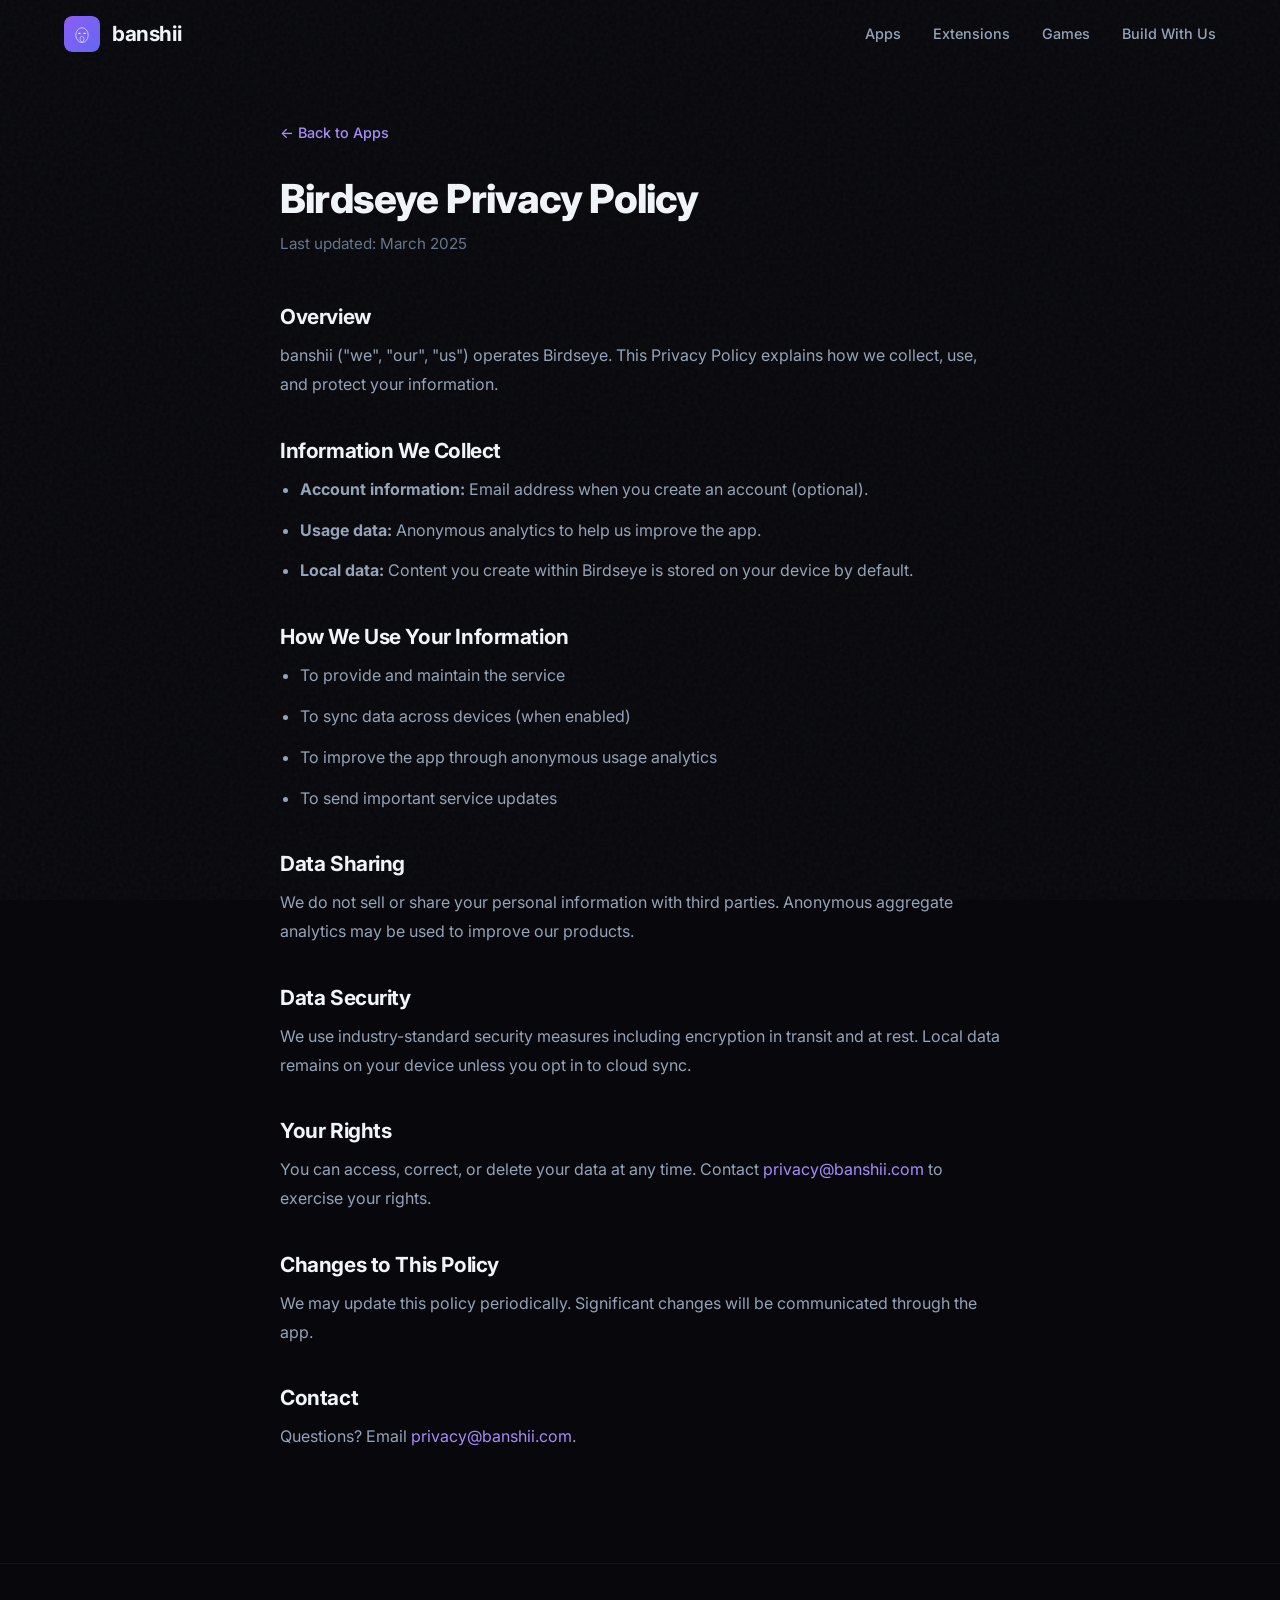
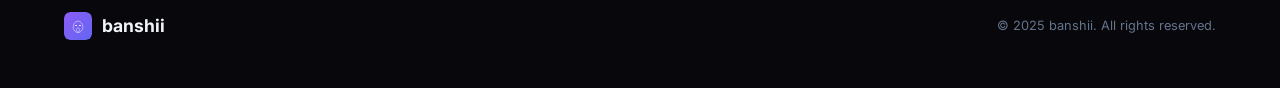
==== apps/birdseye/privacy.html @ 57c7c4c0 "Initial commit — banshii landing site Static landing site with apps (CogniFlow, Birdseye), extension" ====
<!DOCTYPE html>
<html lang="en">
<head>
  <meta charset="UTF-8">
  <meta name="viewport" content="width=device-width, initial-scale=1.0">
  <title>Birdseye — Privacy Policy | banshii</title>
  <link rel="icon" type="image/svg+xml" href="../../assets/logo.svg">
  <link rel="preconnect" href="https://fonts.googleapis.com">
  <link rel="preconnect" href="https://fonts.gstatic.com" crossorigin>
  <link href="https://fonts.googleapis.com/css2?family=Inter:wght@400;500;600;700;800&display=swap" rel="stylesheet">
  <link rel="stylesheet" href="../../css/style.css">
</head>
<body>
  <nav class="nav scrolled">
    <div class="nav-inner">
      <a href="../../" class="nav-logo">
        <svg viewBox="0 0 512 512" xmlns="http://www.w3.org/2000/svg"><defs><linearGradient id="nl" x1="0%" y1="0%" x2="100%" y2="100%"><stop offset="0%" stop-color="#8b5cf6"/><stop offset="100%" stop-color="#6366f1"/></linearGradient></defs><rect width="512" height="512" rx="112" fill="url(#nl)"/><ellipse cx="256" cy="272" rx="88" ry="105" stroke="#fff" stroke-width="10" fill="none" opacity=".85"/><ellipse cx="220" cy="248" rx="20" ry="9" fill="#fff" opacity=".95" transform="rotate(-5 220 248)"/><ellipse cx="292" cy="248" rx="20" ry="9" fill="#fff" opacity=".95" transform="rotate(5 292 248)"/><ellipse cx="256" cy="328" rx="28" ry="40" stroke="#fff" stroke-width="8" fill="none" opacity=".9"/></svg>
        banshii
      </a>
      <ul class="nav-links">
        <li><a href="../../#apps">Apps</a></li>
        <li><a href="../../#extensions">Extensions</a></li>
        <li><a href="../../#games">Games</a></li>
        <li><a href="../../#contact">Build With Us</a></li>
      </ul>
      <button class="mobile-toggle" aria-label="Toggle navigation"><span></span><span></span><span></span></button>
    </div>
  </nav>

  <section class="subpage">
    <div class="container">
      <div class="subpage-content">
        <a href="../../#apps" class="back-link">&larr; Back to Apps</a>
        <h1>Birdseye Privacy Policy</h1>
        <p class="subtitle">Last updated: March 2025</p>

        <h2>Overview</h2>
        <p>banshii ("we", "our", "us") operates Birdseye. This Privacy Policy explains how we collect, use, and protect your information.</p>

        <h2>Information We Collect</h2>
        <ul>
          <li><strong>Account information:</strong> Email address when you create an account (optional).</li>
          <li><strong>Usage data:</strong> Anonymous analytics to help us improve the app.</li>
          <li><strong>Local data:</strong> Content you create within Birdseye is stored on your device by default.</li>
        </ul>

        <h2>How We Use Your Information</h2>
        <ul>
          <li>To provide and maintain the service</li>
          <li>To sync data across devices (when enabled)</li>
          <li>To improve the app through anonymous usage analytics</li>
          <li>To send important service updates</li>
        </ul>

        <h2>Data Sharing</h2>
        <p>We do not sell or share your personal information with third parties. Anonymous aggregate analytics may be used to improve our products.</p>

        <h2>Data Security</h2>
        <p>We use industry-standard security measures including encryption in transit and at rest. Local data remains on your device unless you opt in to cloud sync.</p>

        <h2>Your Rights</h2>
        <p>You can access, correct, or delete your data at any time. Contact <a href="mailto:privacy@banshii.com">privacy@banshii.com</a> to exercise your rights.</p>

        <h2>Changes to This Policy</h2>
        <p>We may update this policy periodically. Significant changes will be communicated through the app.</p>

        <h2>Contact</h2>
        <p>Questions? Email <a href="mailto:privacy@banshii.com">privacy@banshii.com</a>.</p>
      </div>
    </div>
  </section>

  <footer class="footer">
    <div class="container">
      <div class="footer-inner">
        <a href="../../" class="footer-logo">
          <svg viewBox="0 0 512 512" xmlns="http://www.w3.org/2000/svg"><defs><linearGradient id="fl" x1="0%" y1="0%" x2="100%" y2="100%"><stop offset="0%" stop-color="#8b5cf6"/><stop offset="100%" stop-color="#6366f1"/></linearGradient></defs><rect width="512" height="512" rx="112" fill="url(#fl)"/><ellipse cx="256" cy="272" rx="88" ry="105" stroke="#fff" stroke-width="10" fill="none" opacity=".85"/><ellipse cx="220" cy="248" rx="20" ry="9" fill="#fff" opacity=".95" transform="rotate(-5 220 248)"/><ellipse cx="292" cy="248" rx="20" ry="9" fill="#fff" opacity=".95" transform="rotate(5 292 248)"/><ellipse cx="256" cy="328" rx="28" ry="40" stroke="#fff" stroke-width="8" fill="none" opacity=".9"/></svg>
          banshii
        </a>
        <div class="footer-copy">&copy; 2025 banshii. All rights reserved.</div>
      </div>
    </div>
  </footer>

  <script src="../../js/main.js"></script>
</body>
</html>
---- css/style.css ----
/* ============================================
   banshii — Global Styles
   ============================================ */

:root {
  --bg: #08080c;
  --bg-surface: #0f0f17;
  --bg-card: rgba(15, 15, 23, 0.6);
  --border: rgba(139, 92, 246, 0.12);
  --border-hover: rgba(139, 92, 246, 0.3);
  --primary: #8b5cf6;
  --primary-light: #a78bfa;
  --primary-glow: rgba(139, 92, 246, 0.15);
  --secondary: #06b6d4;
  --accent: #f472b6;
  --text: #f1f5f9;
  --text-muted: #94a3b8;
  --text-dim: #64748b;
  --radius: 16px;
  --radius-sm: 10px;
  --radius-lg: 24px;
  --transition: 0.3s cubic-bezier(0.4, 0, 0.2, 1);
  --font: 'Inter', -apple-system, BlinkMacSystemFont, 'Segoe UI', sans-serif;
}

*, *::before, *::after {
  margin: 0;
  padding: 0;
  box-sizing: border-box;
}

html {
  scroll-behavior: smooth;
  -webkit-font-smoothing: antialiased;
  -moz-osx-font-smoothing: grayscale;
}

body {
  font-family: var(--font);
  background: var(--bg);
  color: var(--text);
  line-height: 1.6;
  overflow-x: hidden;
}

/* ---- Typography ---- */

h1, h2, h3, h4, h5 {
  line-height: 1.15;
  font-weight: 700;
  letter-spacing: -0.02em;
}

h1 { font-size: clamp(2.8rem, 6vw, 5rem); font-weight: 800; }
h2 { font-size: clamp(2rem, 4vw, 3rem); }
h3 { font-size: clamp(1.25rem, 2vw, 1.5rem); }

p { color: var(--text-muted); }

a {
  color: var(--primary-light);
  text-decoration: none;
  transition: color var(--transition);
}

a:hover { color: var(--primary); }

/* ---- Layout ---- */

.container {
  width: 100%;
  max-width: 1200px;
  margin: 0 auto;
  padding: 0 24px;
}

section {
  padding: 100px 0;
  position: relative;
}

/* ---- Noise Overlay ---- */

body::before {
  content: '';
  position: fixed;
  inset: 0;
  background-image: url("data:image/svg+xml,%3Csvg viewBox='0 0 256 256' xmlns='http://www.w3.org/2000/svg'%3E%3Cfilter id='n'%3E%3CfeTurbulence type='fractalNoise' baseFrequency='0.9' numOctaves='4' stitchTiles='stitch'/%3E%3C/filter%3E%3Crect width='100%25' height='100%25' filter='url(%23n)' opacity='0.04'/%3E%3C/svg%3E");
  pointer-events: none;
  z-index: 9999;
}

/* ---- Navigation ---- */

.nav {
  position: fixed;
  top: 0;
  left: 0;
  right: 0;
  z-index: 1000;
  padding: 16px 0;
  transition: background var(--transition), box-shadow var(--transition), padding var(--transition);
}

.nav.scrolled {
  background: rgba(8, 8, 12, 0.85);
  backdrop-filter: blur(20px);
  -webkit-backdrop-filter: blur(20px);
  box-shadow: 0 1px 0 var(--border);
  padding: 10px 0;
}

.nav-inner {
  display: flex;
  align-items: center;
  justify-content: space-between;
  max-width: 1200px;
  margin: 0 auto;
  padding: 0 24px;
}

.nav-logo {
  display: flex;
  align-items: center;
  gap: 12px;
  font-weight: 700;
  font-size: 1.3rem;
  color: var(--text);
  letter-spacing: -0.02em;
}

.nav-logo svg {
  width: 36px;
  height: 36px;
  border-radius: 8px;
}

.nav-links {
  display: flex;
  align-items: center;
  gap: 32px;
  list-style: none;
}

.nav-links a {
  color: var(--text-muted);
  font-size: 0.9rem;
  font-weight: 500;
  transition: color var(--transition);
  position: relative;
}

.nav-links a::after {
  content: '';
  position: absolute;
  bottom: -4px;
  left: 0;
  width: 0;
  height: 2px;
  background: var(--primary);
  border-radius: 1px;
  transition: width var(--transition);
}

.nav-links a:hover {
  color: var(--text);
}

.nav-links a:hover::after {
  width: 100%;
}

.mobile-toggle {
  display: none;
  flex-direction: column;
  gap: 5px;
  cursor: pointer;
  background: none;
  border: none;
  padding: 4px;
}

.mobile-toggle span {
  display: block;
  width: 24px;
  height: 2px;
  background: var(--text);
  border-radius: 2px;
  transition: transform var(--transition), opacity var(--transition);
}

.mobile-toggle.active span:nth-child(1) {
  transform: rotate(45deg) translate(5px, 5px);
}

.mobile-toggle.active span:nth-child(2) {
  opacity: 0;
}

.mobile-toggle.active span:nth-child(3) {
  transform: rotate(-45deg) translate(5px, -5px);
}

/* ---- Hero ---- */

.hero {
  min-height: 100vh;
  display: flex;
  align-items: center;
  justify-content: center;
  text-align: center;
  position: relative;
  overflow: hidden;
  padding-top: 80px;
}

.hero-bg {
  position: absolute;
  inset: 0;
  overflow: hidden;
}

.hero-bg .orb {
  position: absolute;
  border-radius: 50%;
  filter: blur(80px);
  opacity: 0.25;
  animation: float 12s ease-in-out infinite;
}

.hero-bg .orb-1 {
  width: 500px;
  height: 500px;
  background: var(--primary);
  top: -10%;
  left: -5%;
  animation-delay: 0s;
}

.hero-bg .orb-2 {
  width: 400px;
  height: 400px;
  background: var(--secondary);
  bottom: -10%;
  right: -5%;
  animation-delay: -4s;
}

.hero-bg .orb-3 {
  width: 300px;
  height: 300px;
  background: var(--accent);
  top: 40%;
  left: 50%;
  transform: translateX(-50%);
  animation-delay: -8s;
  opacity: 0.12;
}

@keyframes float {
  0%, 100% { transform: translate(0, 0) scale(1); }
  33% { transform: translate(30px, -30px) scale(1.05); }
  66% { transform: translate(-20px, 20px) scale(0.95); }
}

.hero-content {
  position: relative;
  z-index: 1;
}

.hero-logo {
  width: 120px;
  height: 120px;
  margin: 0 auto 32px;
  animation: logoFloat 6s ease-in-out infinite;
  filter: drop-shadow(0 0 40px rgba(139, 92, 246, 0.3));
}

.hero-logo svg {
  width: 100%;
  height: 100%;
  border-radius: 26px;
}

@keyframes logoFloat {
  0%, 100% { transform: translateY(0); }
  50% { transform: translateY(-12px); }
}

.hero h1 {
  margin-bottom: 16px;
}

.hero h1 .gradient-text {
  background: linear-gradient(135deg, var(--primary-light) 0%, var(--secondary) 50%, var(--accent) 100%);
  -webkit-background-clip: text;
  -webkit-text-fill-color: transparent;
  background-clip: text;
}

.hero .tagline {
  font-size: clamp(1.1rem, 2vw, 1.35rem);
  color: var(--text-muted);
  max-width: 560px;
  margin: 0 auto 40px;
  line-height: 1.7;
}

.hero-cta {
  display: flex;
  gap: 16px;
  justify-content: center;
  flex-wrap: wrap;
}

/* ---- Buttons ---- */

.btn {
  display: inline-flex;
  align-items: center;
  gap: 8px;
  padding: 14px 28px;
  border-radius: var(--radius-sm);
  font-family: var(--font);
  font-size: 0.95rem;
  font-weight: 600;
  cursor: pointer;
  transition: all var(--transition);
  border: none;
  text-decoration: none;
}

.btn-primary {
  background: var(--primary);
  color: white;
  box-shadow: 0 0 20px rgba(139, 92, 246, 0.3);
}

.btn-primary:hover {
  background: var(--primary-light);
  color: white;
  box-shadow: 0 0 30px rgba(139, 92, 246, 0.5);
  transform: translateY(-2px);
}

.btn-ghost {
  background: transparent;
  color: var(--text);
  border: 1px solid var(--border);
}

.btn-ghost:hover {
  border-color: var(--border-hover);
  background: var(--primary-glow);
  color: var(--text);
  transform: translateY(-2px);
}

/* ---- Section Headers ---- */

.section-header {
  text-align: center;
  margin-bottom: 64px;
}

.section-label {
  display: inline-block;
  font-size: 0.8rem;
  font-weight: 600;
  text-transform: uppercase;
  letter-spacing: 0.15em;
  color: var(--primary-light);
  margin-bottom: 12px;
}

.section-header p {
  max-width: 540px;
  margin: 16px auto 0;
  font-size: 1.05rem;
}

/* ---- Cards ---- */

.card-grid {
  display: grid;
  grid-template-columns: repeat(auto-fit, minmax(300px, 1fr));
  gap: 24px;
}

.card {
  background: var(--bg-card);
  border: 1px solid var(--border);
  border-radius: var(--radius-lg);
  padding: 36px;
  backdrop-filter: blur(12px);
  -webkit-backdrop-filter: blur(12px);
  transition: all var(--transition);
  position: relative;
  overflow: hidden;
}

.card::before {
  content: '';
  position: absolute;
  inset: 0;
  border-radius: var(--radius-lg);
  padding: 1px;
  background: linear-gradient(135deg, rgba(139, 92, 246, 0.2), transparent, rgba(6, 182, 212, 0.1));
  -webkit-mask: linear-gradient(#fff 0 0) content-box, linear-gradient(#fff 0 0);
  -webkit-mask-composite: xor;
  mask-composite: exclude;
  pointer-events: none;
  opacity: 0;
  transition: opacity var(--transition);
}

.card:hover {
  border-color: var(--border-hover);
  transform: translateY(-4px);
  box-shadow: 0 20px 60px -15px rgba(139, 92, 246, 0.15);
}

.card:hover::before {
  opacity: 1;
}

.card-icon {
  width: 56px;
  height: 56px;
  border-radius: 14px;
  display: flex;
  align-items: center;
  justify-content: center;
  margin-bottom: 20px;
  font-size: 1.5rem;
  position: relative;
}

.card-icon.purple { background: rgba(139, 92, 246, 0.15); color: var(--primary-light); }
.card-icon.cyan { background: rgba(6, 182, 212, 0.15); color: var(--secondary); }
.card-icon.pink { background: rgba(244, 114, 182, 0.15); color: var(--accent); }
.card-icon.amber { background: rgba(245, 158, 11, 0.15); color: #f59e0b; }
.card-icon.emerald { background: rgba(16, 185, 129, 0.15); color: #10b981; }
.card-icon.red { background: rgba(239, 68, 68, 0.15); color: #ef4444; }
.card-icon.blue { background: rgba(59, 130, 246, 0.15); color: #3b82f6; }

.card h3 {
  margin-bottom: 10px;
  color: var(--text);
}

.card p {
  font-size: 0.95rem;
  margin-bottom: 20px;
  line-height: 1.7;
}

.card-links {
  display: flex;
  gap: 16px;
  flex-wrap: wrap;
}

.card-links a {
  font-size: 0.85rem;
  font-weight: 500;
  color: var(--text-dim);
  transition: color var(--transition);
}

.card-links a:hover {
  color: var(--primary-light);
}

/* ---- Coming Soon Badge ---- */

.badge {
  display: inline-block;
  padding: 4px 12px;
  border-radius: 100px;
  font-size: 0.7rem;
  font-weight: 600;
  text-transform: uppercase;
  letter-spacing: 0.08em;
}

.badge-soon {
  background: rgba(139, 92, 246, 0.12);
  color: var(--primary-light);
  border: 1px solid rgba(139, 92, 246, 0.2);
}

.badge-live {
  background: rgba(16, 185, 129, 0.12);
  color: #10b981;
  border: 1px solid rgba(16, 185, 129, 0.2);
}

/* ---- About Section ---- */

.about-content {
  max-width: 720px;
  margin: 0 auto;
  text-align: center;
}

.about-content p {
  font-size: 1.15rem;
  line-height: 1.8;
  color: var(--text-muted);
}

.about-stats {
  display: flex;
  justify-content: center;
  gap: 64px;
  margin-top: 48px;
}

.stat {
  text-align: center;
}

.stat-number {
  font-size: 2.5rem;
  font-weight: 800;
  background: linear-gradient(135deg, var(--primary-light), var(--secondary));
  -webkit-background-clip: text;
  -webkit-text-fill-color: transparent;
  background-clip: text;
  line-height: 1.2;
}

.stat-label {
  font-size: 0.85rem;
  color: var(--text-dim);
  margin-top: 4px;
}

/* ---- Contact Section ---- */

.contact-wrapper {
  max-width: 640px;
  margin: 0 auto;
}

.contact-form {
  display: flex;
  flex-direction: column;
  gap: 20px;
}

.form-row {
  display: grid;
  grid-template-columns: 1fr 1fr;
  gap: 20px;
}

.form-group {
  display: flex;
  flex-direction: column;
  gap: 6px;
}

.form-group label {
  font-size: 0.85rem;
  font-weight: 500;
  color: var(--text-muted);
}

.form-group input,
.form-group select,
.form-group textarea {
  background: var(--bg-surface);
  border: 1px solid var(--border);
  border-radius: var(--radius-sm);
  padding: 12px 16px;
  color: var(--text);
  font-family: var(--font);
  font-size: 0.95rem;
  transition: border-color var(--transition), box-shadow var(--transition);
  outline: none;
}

.form-group input::placeholder,
.form-group textarea::placeholder {
  color: var(--text-dim);
}

.form-group input:focus,
.form-group select:focus,
.form-group textarea:focus {
  border-color: var(--primary);
  box-shadow: 0 0 0 3px var(--primary-glow);
}

.form-group textarea {
  min-height: 120px;
  resize: vertical;
}

.form-group select {
  cursor: pointer;
  appearance: none;
  background-image: url("data:image/svg+xml,%3Csvg width='12' height='8' viewBox='0 0 12 8' fill='none' xmlns='http://www.w3.org/2000/svg'%3E%3Cpath d='M1 1.5L6 6.5L11 1.5' stroke='%2394a3b8' stroke-width='1.5' stroke-linecap='round' stroke-linejoin='round'/%3E%3C/svg%3E");
  background-repeat: no-repeat;
  background-position: right 16px center;
  padding-right: 40px;
}

.form-group select option {
  background: var(--bg-surface);
  color: var(--text);
}

.contact-form .btn {
  align-self: flex-start;
  margin-top: 8px;
}

/* ---- Footer ---- */

.footer {
  border-top: 1px solid var(--border);
  padding: 48px 0;
}

.footer-inner {
  display: flex;
  align-items: center;
  justify-content: space-between;
  flex-wrap: wrap;
  gap: 24px;
}

.footer-logo {
  display: flex;
  align-items: center;
  gap: 10px;
  font-weight: 700;
  font-size: 1.1rem;
  color: var(--text);
}

.footer-logo svg {
  width: 28px;
  height: 28px;
  border-radius: 6px;
}

.footer-links {
  display: flex;
  gap: 24px;
  list-style: none;
}

.footer-links a {
  color: var(--text-dim);
  font-size: 0.85rem;
  font-weight: 500;
}

.footer-links a:hover {
  color: var(--text-muted);
}

.footer-copy {
  font-size: 0.8rem;
  color: var(--text-dim);
}

/* ---- Scroll Animations ---- */

.reveal {
  opacity: 0;
  transform: translateY(30px);
  transition: opacity 0.6s ease-out, transform 0.6s ease-out;
}

.reveal.visible {
  opacity: 1;
  transform: translateY(0);
}

.reveal-delay-1 { transition-delay: 0.1s; }
.reveal-delay-2 { transition-delay: 0.2s; }
.reveal-delay-3 { transition-delay: 0.3s; }
.reveal-delay-4 { transition-delay: 0.4s; }

/* ---- Divider ---- */

.section-divider {
  height: 1px;
  background: linear-gradient(90deg, transparent, var(--border), transparent);
  margin: 0 auto;
  max-width: 600px;
}

/* ---- Subpage Styles ---- */

.subpage {
  padding-top: 120px;
  min-height: 100vh;
}

.subpage-content {
  max-width: 720px;
  margin: 0 auto;
}

.subpage-content h1 {
  font-size: clamp(1.8rem, 3.5vw, 2.5rem);
  margin-bottom: 8px;
}

.subpage-content .subtitle {
  color: var(--text-dim);
  font-size: 0.95rem;
  margin-bottom: 48px;
}

.subpage-content h2 {
  font-size: 1.3rem;
  margin-top: 40px;
  margin-bottom: 12px;
  color: var(--text);
}

.subpage-content p,
.subpage-content li {
  color: var(--text-muted);
  line-height: 1.8;
  margin-bottom: 12px;
}

.subpage-content ul {
  padding-left: 20px;
  margin-bottom: 16px;
}

.subpage-content a {
  color: var(--primary-light);
}

.back-link {
  display: inline-flex;
  align-items: center;
  gap: 6px;
  font-size: 0.9rem;
  color: var(--text-dim);
  margin-bottom: 32px;
  font-weight: 500;
}

.back-link:hover {
  color: var(--primary-light);
}

/* ---- Responsive ---- */

@media (max-width: 768px) {
  section {
    padding: 72px 0;
  }

  .nav-links {
    display: none;
    position: absolute;
    top: 100%;
    left: 0;
    right: 0;
    flex-direction: column;
    background: rgba(8, 8, 12, 0.95);
    backdrop-filter: blur(20px);
    -webkit-backdrop-filter: blur(20px);
    padding: 24px;
    gap: 20px;
    border-bottom: 1px solid var(--border);
  }

  .nav-links.open {
    display: flex;
  }

  .mobile-toggle {
    display: flex;
  }

  .form-row {
    grid-template-columns: 1fr;
  }

  .about-stats {
    gap: 32px;
  }

  .hero-cta {
    flex-direction: column;
    align-items: center;
  }

  .footer-inner {
    flex-direction: column;
    text-align: center;
  }

  .card-grid {
    grid-template-columns: 1fr;
  }
}

@media (max-width: 480px) {
  .about-stats {
    flex-direction: column;
    gap: 24px;
  }

  .hero-logo {
    width: 88px;
    height: 88px;
  }
}
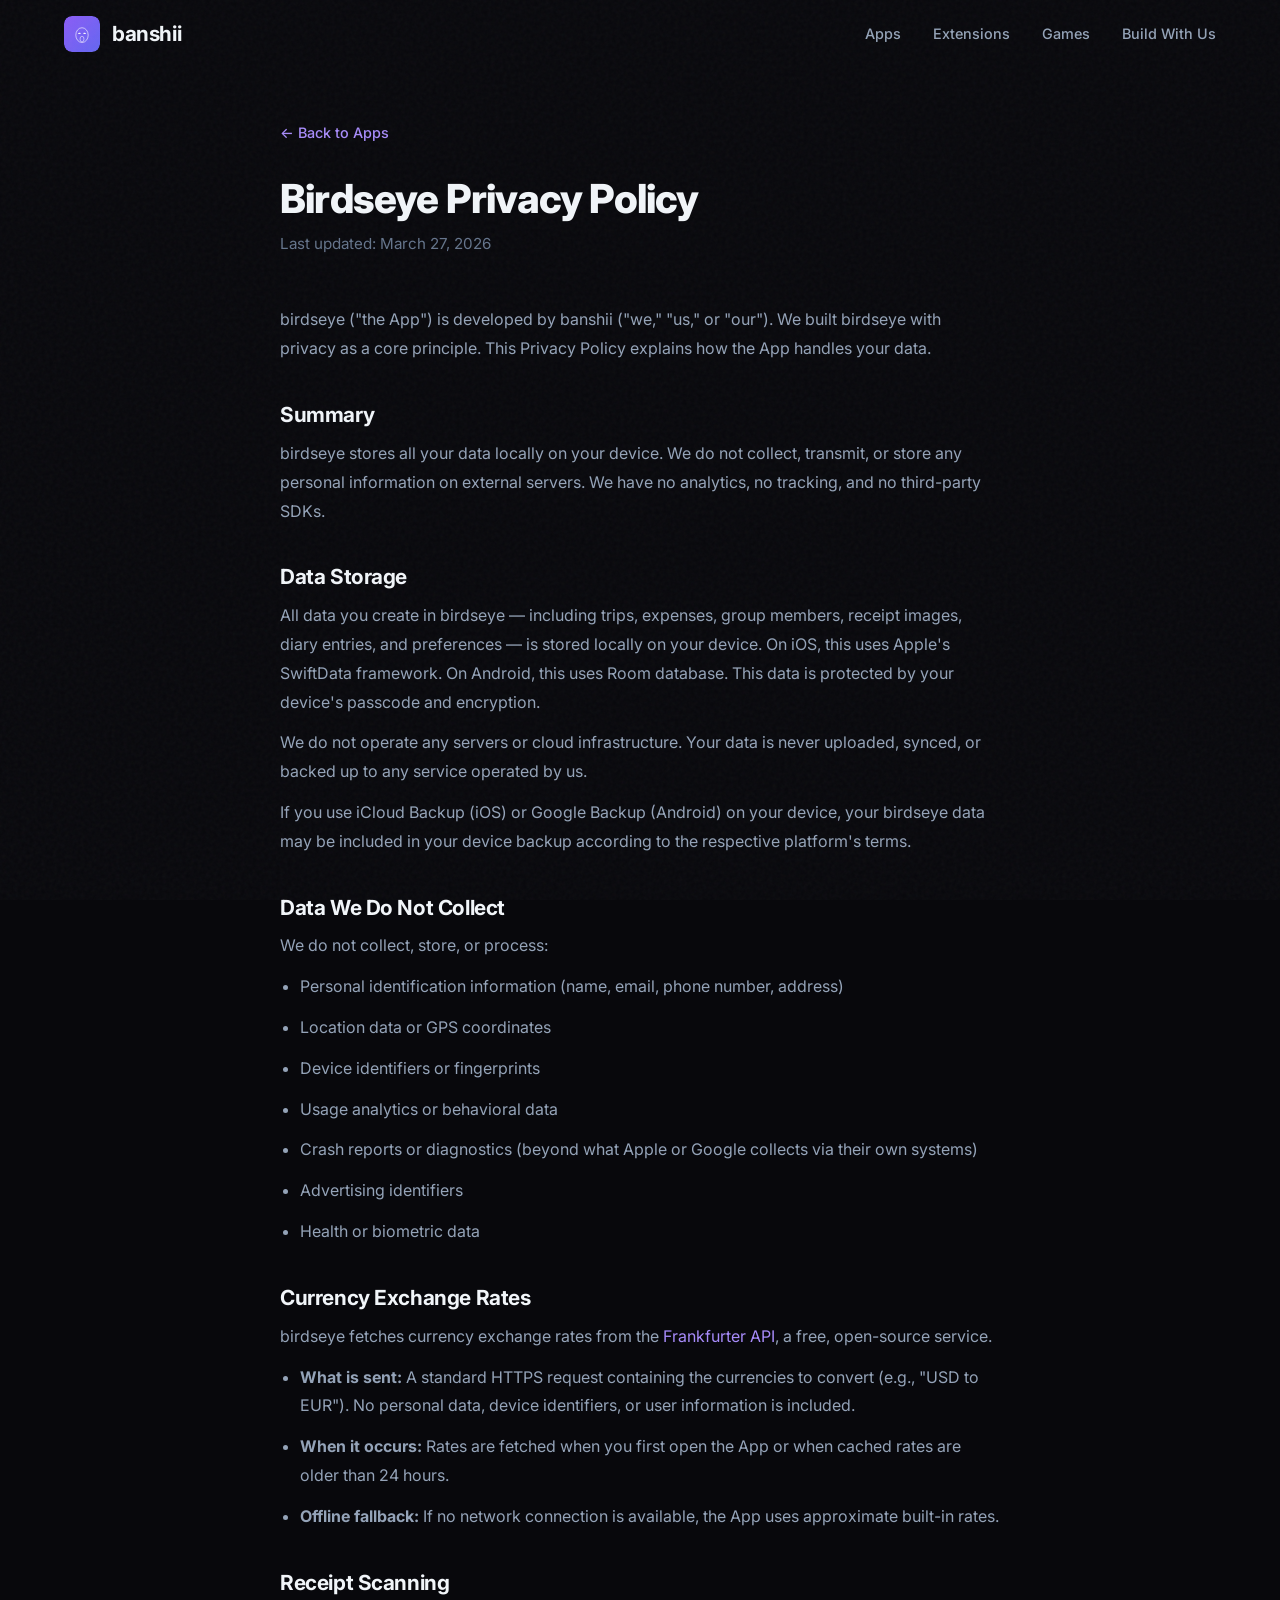
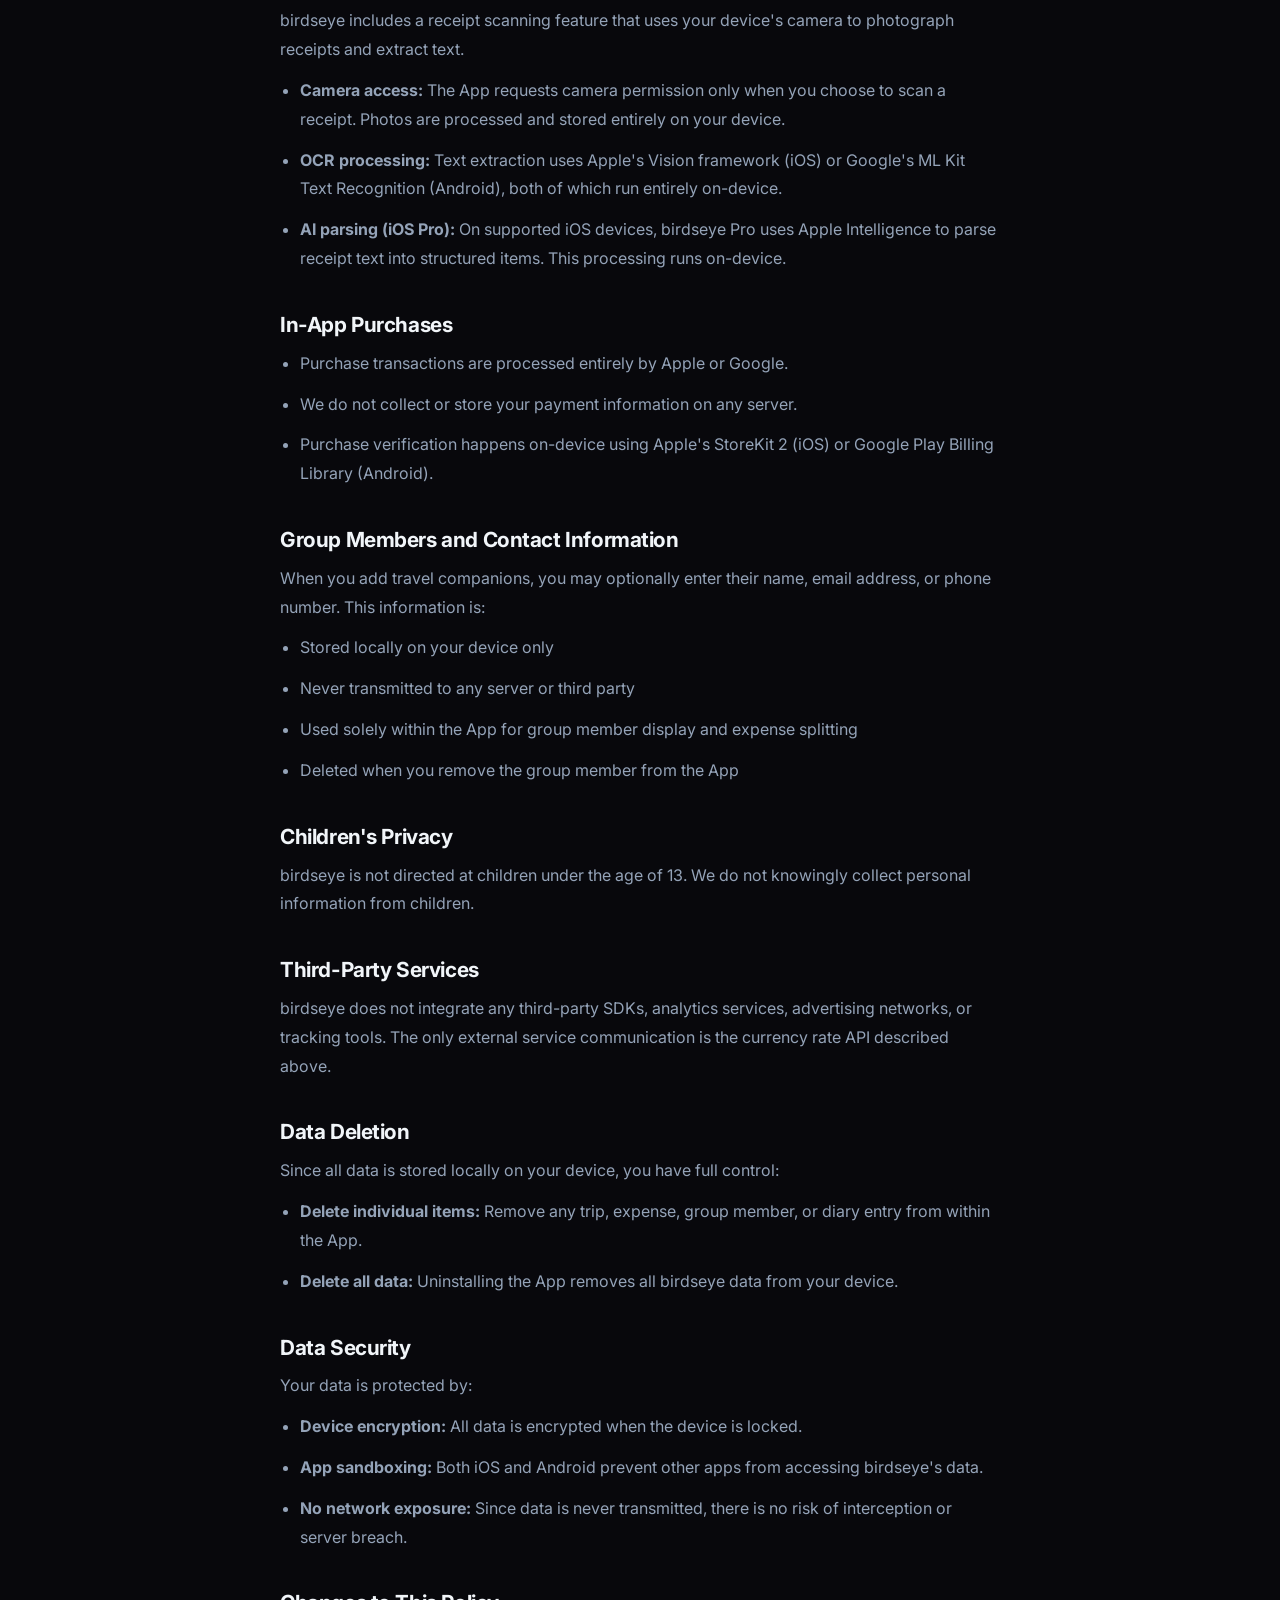
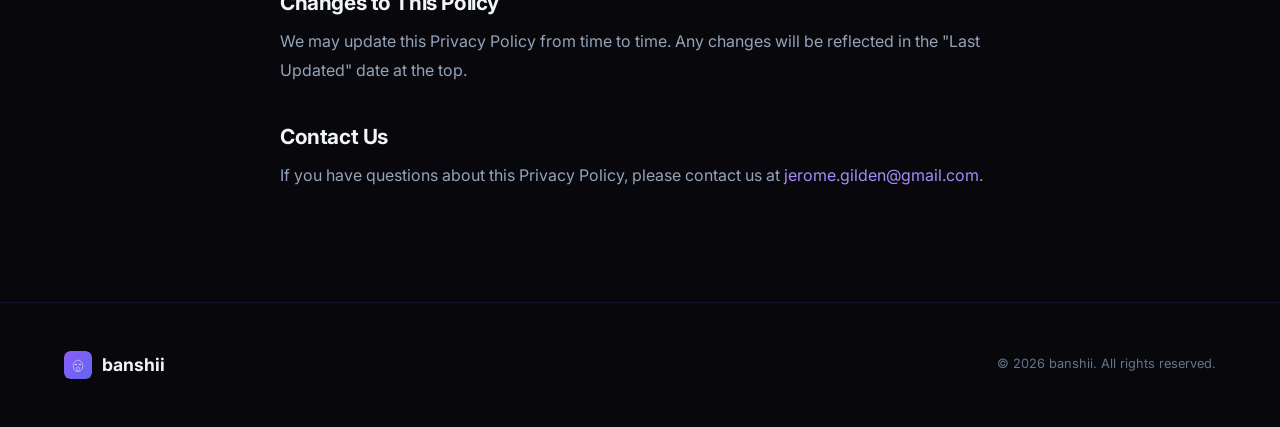
==== commit d161a18f: "Use real app icons and actual support/privacy content - Added real app icons from each project repo " ====
--- a/apps/birdseye/privacy.html
+++ b/apps/birdseye/privacy.html
@@ -32,40 +32,88 @@
       <div class="subpage-content">
         <a href="../../#apps" class="back-link">&larr; Back to Apps</a>
         <h1>Birdseye Privacy Policy</h1>
-        <p class="subtitle">Last updated: March 2025</p>
+        <p class="subtitle">Last updated: March 27, 2026</p>
 
-        <h2>Overview</h2>
-        <p>banshii ("we", "our", "us") operates Birdseye. This Privacy Policy explains how we collect, use, and protect your information.</p>
+        <p>birdseye ("the App") is developed by banshii ("we," "us," or "our"). We built birdseye with privacy as a core principle. This Privacy Policy explains how the App handles your data.</p>
 
-        <h2>Information We Collect</h2>
+        <h2>Summary</h2>
+        <p>birdseye stores all your data locally on your device. We do not collect, transmit, or store any personal information on external servers. We have no analytics, no tracking, and no third-party SDKs.</p>
+
+        <h2>Data Storage</h2>
+        <p>All data you create in birdseye — including trips, expenses, group members, receipt images, diary entries, and preferences — is stored locally on your device. On iOS, this uses Apple's SwiftData framework. On Android, this uses Room database. This data is protected by your device's passcode and encryption.</p>
+        <p>We do not operate any servers or cloud infrastructure. Your data is never uploaded, synced, or backed up to any service operated by us.</p>
+        <p>If you use iCloud Backup (iOS) or Google Backup (Android) on your device, your birdseye data may be included in your device backup according to the respective platform's terms.</p>
+
+        <h2>Data We Do Not Collect</h2>
+        <p>We do not collect, store, or process:</p>
         <ul>
-          <li><strong>Account information:</strong> Email address when you create an account (optional).</li>
-          <li><strong>Usage data:</strong> Anonymous analytics to help us improve the app.</li>
-          <li><strong>Local data:</strong> Content you create within Birdseye is stored on your device by default.</li>
+          <li>Personal identification information (name, email, phone number, address)</li>
+          <li>Location data or GPS coordinates</li>
+          <li>Device identifiers or fingerprints</li>
+          <li>Usage analytics or behavioral data</li>
+          <li>Crash reports or diagnostics (beyond what Apple or Google collects via their own systems)</li>
+          <li>Advertising identifiers</li>
+          <li>Health or biometric data</li>
         </ul>
 
-        <h2>How We Use Your Information</h2>
+        <h2>Currency Exchange Rates</h2>
+        <p>birdseye fetches currency exchange rates from the <a href="https://frankfurter.dev" target="_blank" rel="noopener">Frankfurter API</a>, a free, open-source service.</p>
         <ul>
-          <li>To provide and maintain the service</li>
-          <li>To sync data across devices (when enabled)</li>
-          <li>To improve the app through anonymous usage analytics</li>
-          <li>To send important service updates</li>
+          <li><strong>What is sent:</strong> A standard HTTPS request containing the currencies to convert (e.g., "USD to EUR"). No personal data, device identifiers, or user information is included.</li>
+          <li><strong>When it occurs:</strong> Rates are fetched when you first open the App or when cached rates are older than 24 hours.</li>
+          <li><strong>Offline fallback:</strong> If no network connection is available, the App uses approximate built-in rates.</li>
         </ul>
 
-        <h2>Data Sharing</h2>
-        <p>We do not sell or share your personal information with third parties. Anonymous aggregate analytics may be used to improve our products.</p>
+        <h2>Receipt Scanning</h2>
+        <p>birdseye includes a receipt scanning feature that uses your device's camera to photograph receipts and extract text.</p>
+        <ul>
+          <li><strong>Camera access:</strong> The App requests camera permission only when you choose to scan a receipt. Photos are processed and stored entirely on your device.</li>
+          <li><strong>OCR processing:</strong> Text extraction uses Apple's Vision framework (iOS) or Google's ML Kit Text Recognition (Android), both of which run entirely on-device.</li>
+          <li><strong>AI parsing (iOS Pro):</strong> On supported iOS devices, birdseye Pro uses Apple Intelligence to parse receipt text into structured items. This processing runs on-device.</li>
+        </ul>
+
+        <h2>In-App Purchases</h2>
+        <ul>
+          <li>Purchase transactions are processed entirely by Apple or Google.</li>
+          <li>We do not collect or store your payment information on any server.</li>
+          <li>Purchase verification happens on-device using Apple's StoreKit 2 (iOS) or Google Play Billing Library (Android).</li>
+        </ul>
+
+        <h2>Group Members and Contact Information</h2>
+        <p>When you add travel companions, you may optionally enter their name, email address, or phone number. This information is:</p>
+        <ul>
+          <li>Stored locally on your device only</li>
+          <li>Never transmitted to any server or third party</li>
+          <li>Used solely within the App for group member display and expense splitting</li>
+          <li>Deleted when you remove the group member from the App</li>
+        </ul>
+
+        <h2>Children's Privacy</h2>
+        <p>birdseye is not directed at children under the age of 13. We do not knowingly collect personal information from children.</p>
+
+        <h2>Third-Party Services</h2>
+        <p>birdseye does not integrate any third-party SDKs, analytics services, advertising networks, or tracking tools. The only external service communication is the currency rate API described above.</p>
+
+        <h2>Data Deletion</h2>
+        <p>Since all data is stored locally on your device, you have full control:</p>
+        <ul>
+          <li><strong>Delete individual items:</strong> Remove any trip, expense, group member, or diary entry from within the App.</li>
+          <li><strong>Delete all data:</strong> Uninstalling the App removes all birdseye data from your device.</li>
+        </ul>
 
         <h2>Data Security</h2>
-        <p>We use industry-standard security measures including encryption in transit and at rest. Local data remains on your device unless you opt in to cloud sync.</p>
-
-        <h2>Your Rights</h2>
-        <p>You can access, correct, or delete your data at any time. Contact <a href="mailto:privacy@banshii.com">privacy@banshii.com</a> to exercise your rights.</p>
+        <p>Your data is protected by:</p>
+        <ul>
+          <li><strong>Device encryption:</strong> All data is encrypted when the device is locked.</li>
+          <li><strong>App sandboxing:</strong> Both iOS and Android prevent other apps from accessing birdseye's data.</li>
+          <li><strong>No network exposure:</strong> Since data is never transmitted, there is no risk of interception or server breach.</li>
+        </ul>
 
         <h2>Changes to This Policy</h2>
-        <p>We may update this policy periodically. Significant changes will be communicated through the app.</p>
+        <p>We may update this Privacy Policy from time to time. Any changes will be reflected in the "Last Updated" date at the top.</p>
 
-        <h2>Contact</h2>
-        <p>Questions? Email <a href="mailto:privacy@banshii.com">privacy@banshii.com</a>.</p>
+        <h2>Contact Us</h2>
+        <p>If you have questions about this Privacy Policy, please contact us at <a href="mailto:jerome.gilden@gmail.com">jerome.gilden@gmail.com</a>.</p>
       </div>
     </div>
   </section>
@@ -77,7 +125,7 @@
           <svg viewBox="0 0 512 512" xmlns="http://www.w3.org/2000/svg"><defs><linearGradient id="fl" x1="0%" y1="0%" x2="100%" y2="100%"><stop offset="0%" stop-color="#8b5cf6"/><stop offset="100%" stop-color="#6366f1"/></linearGradient></defs><rect width="512" height="512" rx="112" fill="url(#fl)"/><ellipse cx="256" cy="272" rx="88" ry="105" stroke="#fff" stroke-width="10" fill="none" opacity=".85"/><ellipse cx="220" cy="248" rx="20" ry="9" fill="#fff" opacity=".95" transform="rotate(-5 220 248)"/><ellipse cx="292" cy="248" rx="20" ry="9" fill="#fff" opacity=".95" transform="rotate(5 292 248)"/><ellipse cx="256" cy="328" rx="28" ry="40" stroke="#fff" stroke-width="8" fill="none" opacity=".9"/></svg>
           banshii
         </a>
-        <div class="footer-copy">&copy; 2025 banshii. All rights reserved.</div>
+        <div class="footer-copy">&copy; 2026 banshii. All rights reserved.</div>
       </div>
     </div>
   </footer>
--- a/css/style.css
+++ b/css/style.css
@@ -444,6 +444,15 @@
 .card-icon.red { background: rgba(239, 68, 68, 0.15); color: #ef4444; }
 .card-icon.blue { background: rgba(59, 130, 246, 0.15); color: #3b82f6; }
 
+.card-app-icon {
+  width: 56px;
+  height: 56px;
+  border-radius: 14px;
+  margin-bottom: 20px;
+  object-fit: cover;
+  box-shadow: 0 4px 12px rgba(0, 0, 0, 0.3);
+}
+
 .card h3 {
   margin-bottom: 10px;
   color: var(--text);
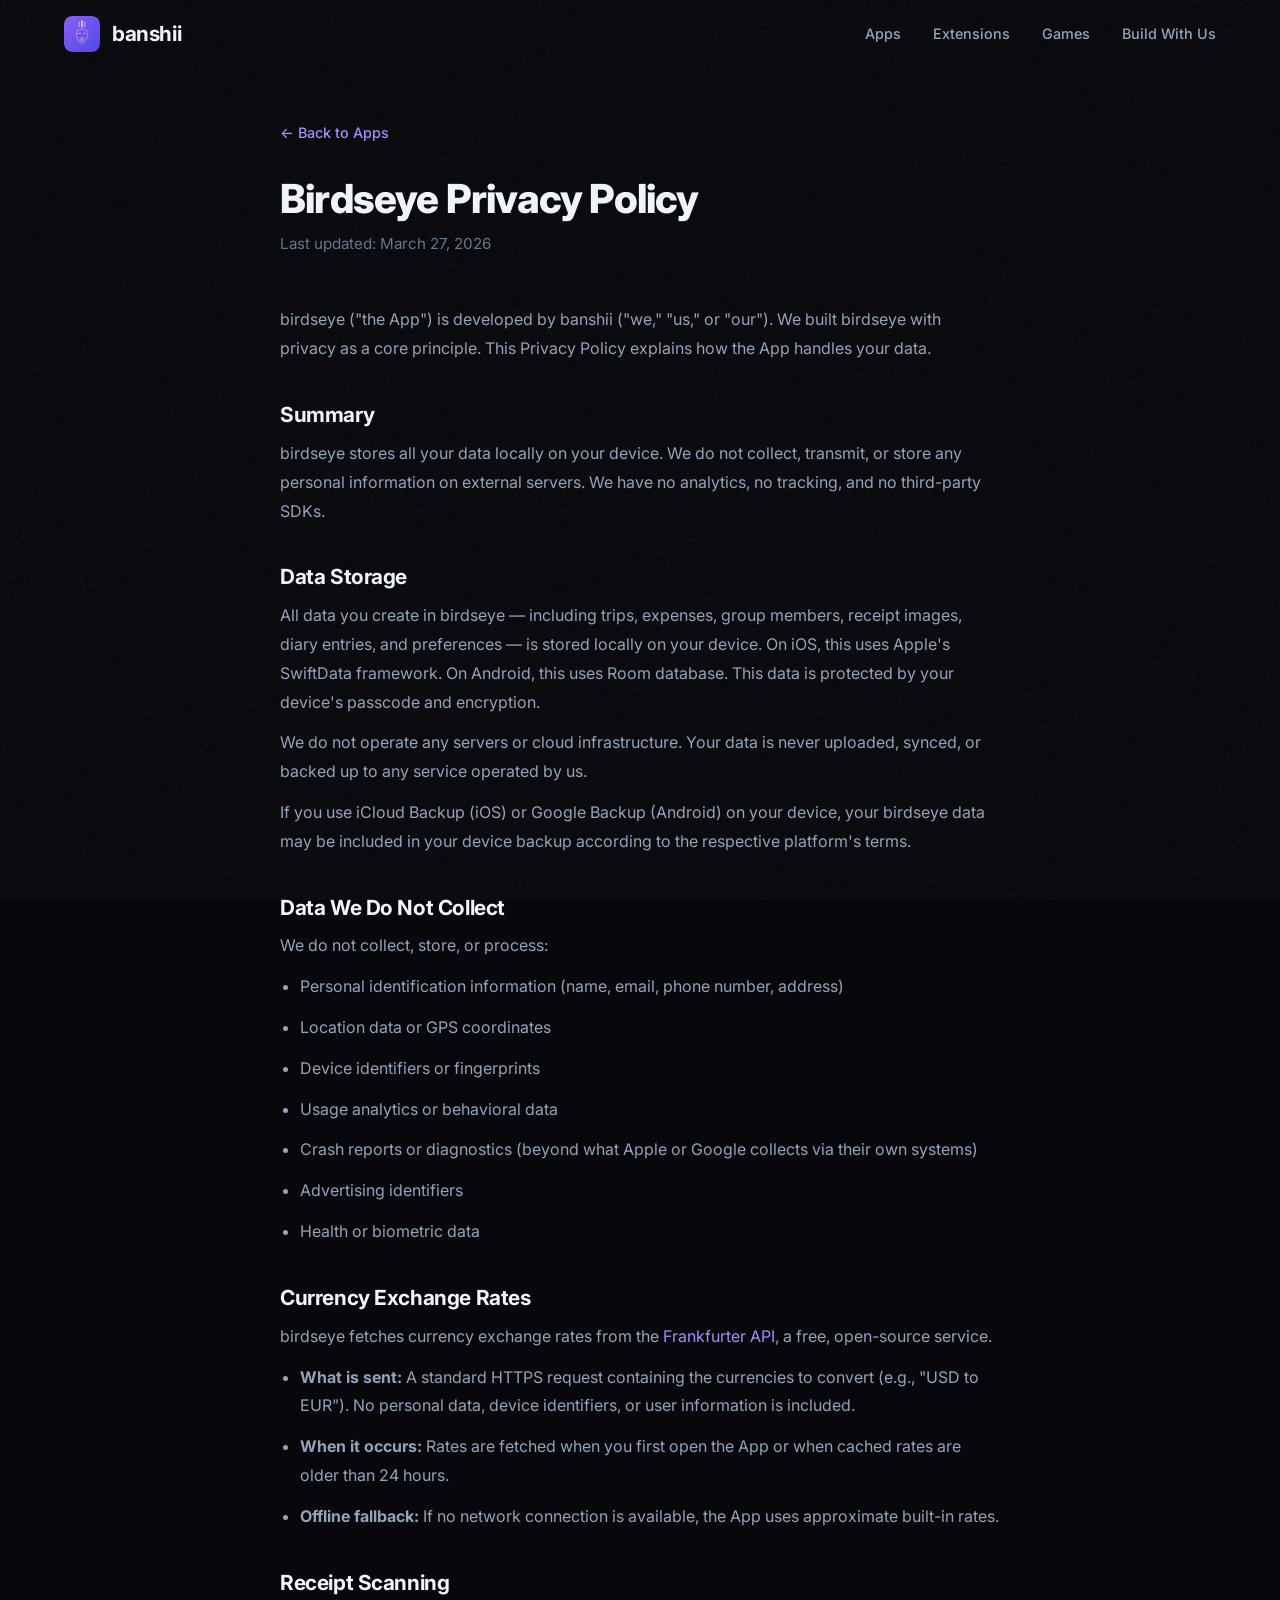
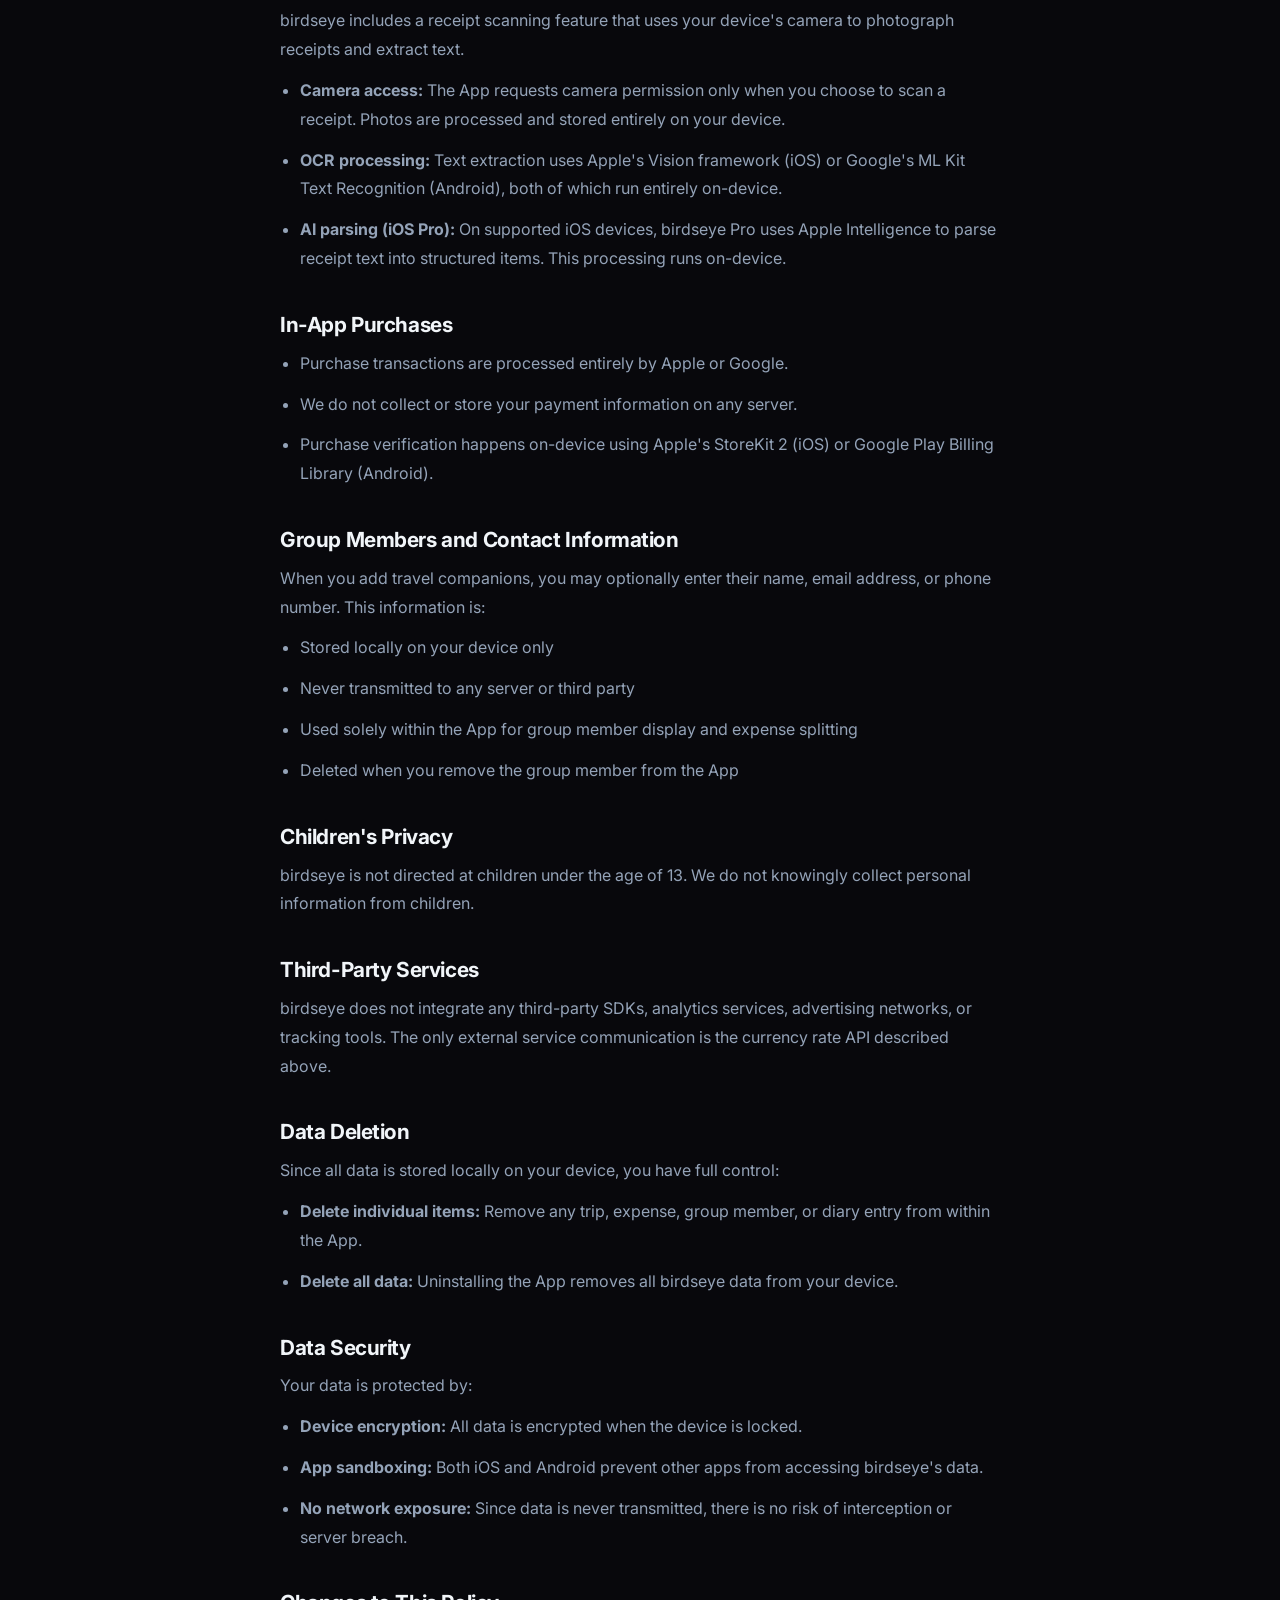
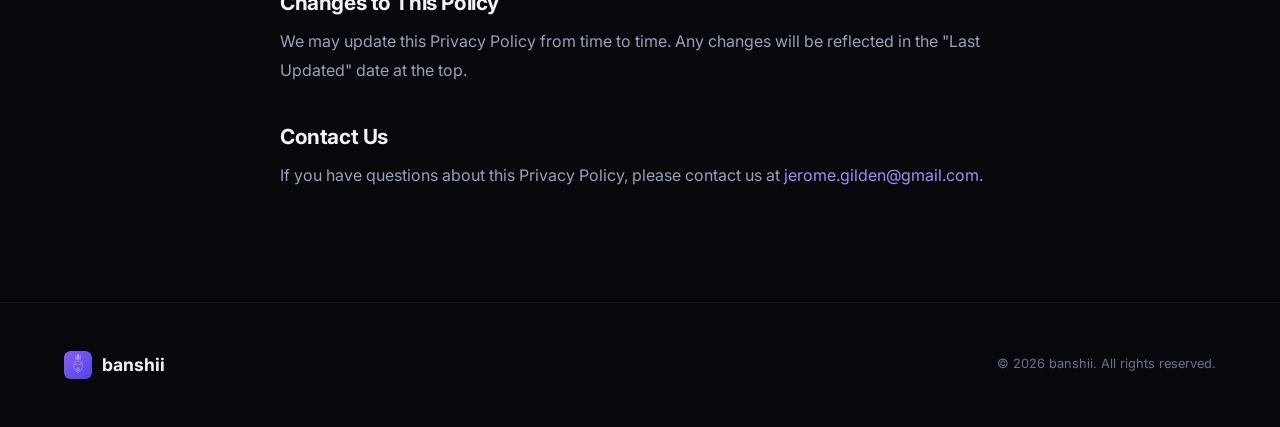
==== commit 2341eed5: "Redesign logo with techy aesthetic Angular geometric face outline, LED-style eye bars, speaker-cone " ====
--- a/apps/birdseye/privacy.html
+++ b/apps/birdseye/privacy.html
@@ -14,7 +14,7 @@
   <nav class="nav scrolled">
     <div class="nav-inner">
       <a href="../../" class="nav-logo">
-        <svg viewBox="0 0 512 512" xmlns="http://www.w3.org/2000/svg"><defs><linearGradient id="nl" x1="0%" y1="0%" x2="100%" y2="100%"><stop offset="0%" stop-color="#8b5cf6"/><stop offset="100%" stop-color="#6366f1"/></linearGradient></defs><rect width="512" height="512" rx="112" fill="url(#nl)"/><ellipse cx="256" cy="272" rx="88" ry="105" stroke="#fff" stroke-width="10" fill="none" opacity=".85"/><ellipse cx="220" cy="248" rx="20" ry="9" fill="#fff" opacity=".95" transform="rotate(-5 220 248)"/><ellipse cx="292" cy="248" rx="20" ry="9" fill="#fff" opacity=".95" transform="rotate(5 292 248)"/><ellipse cx="256" cy="328" rx="28" ry="40" stroke="#fff" stroke-width="8" fill="none" opacity=".9"/></svg>
+        <svg viewBox="0 0 512 512" xmlns="http://www.w3.org/2000/svg"><defs><linearGradient id="nl" x1="0%" y1="0%" x2="100%" y2="100%"><stop offset="0%" stop-color="#8b5cf6"/><stop offset="100%" stop-color="#4f46e5"/></linearGradient></defs><rect width="512" height="512" rx="112" fill="url(#nl)"/><rect x="244" y="60" width="24" height="100" rx="12" fill="#fff" opacity=".7"/><rect x="208" y="80" width="18" height="80" rx="9" fill="#fff" opacity=".45"/><rect x="286" y="80" width="18" height="80" rx="9" fill="#fff" opacity=".45"/><path d="M256 180L328 210L338 275L310 350L278 385L256 395L234 385L202 350L174 275L184 210Z" stroke="#fff" stroke-width="6" fill="none" opacity=".8"/><rect x="198" y="248" width="42" height="8" rx="4" fill="#fff" opacity=".95"/><rect x="272" y="248" width="42" height="8" rx="4" fill="#fff" opacity=".95"/><circle cx="256" cy="335" r="28" stroke="#fff" stroke-width="6" fill="none" opacity=".9"/><circle cx="256" cy="335" r="10" fill="#fff" opacity=".6"/></svg>
         banshii
       </a>
       <ul class="nav-links">
@@ -122,7 +122,7 @@
     <div class="container">
       <div class="footer-inner">
         <a href="../../" class="footer-logo">
-          <svg viewBox="0 0 512 512" xmlns="http://www.w3.org/2000/svg"><defs><linearGradient id="fl" x1="0%" y1="0%" x2="100%" y2="100%"><stop offset="0%" stop-color="#8b5cf6"/><stop offset="100%" stop-color="#6366f1"/></linearGradient></defs><rect width="512" height="512" rx="112" fill="url(#fl)"/><ellipse cx="256" cy="272" rx="88" ry="105" stroke="#fff" stroke-width="10" fill="none" opacity=".85"/><ellipse cx="220" cy="248" rx="20" ry="9" fill="#fff" opacity=".95" transform="rotate(-5 220 248)"/><ellipse cx="292" cy="248" rx="20" ry="9" fill="#fff" opacity=".95" transform="rotate(5 292 248)"/><ellipse cx="256" cy="328" rx="28" ry="40" stroke="#fff" stroke-width="8" fill="none" opacity=".9"/></svg>
+          <svg viewBox="0 0 512 512" xmlns="http://www.w3.org/2000/svg"><defs><linearGradient id="fl" x1="0%" y1="0%" x2="100%" y2="100%"><stop offset="0%" stop-color="#8b5cf6"/><stop offset="100%" stop-color="#4f46e5"/></linearGradient></defs><rect width="512" height="512" rx="112" fill="url(#fl)"/><rect x="244" y="60" width="24" height="100" rx="12" fill="#fff" opacity=".7"/><rect x="208" y="80" width="18" height="80" rx="9" fill="#fff" opacity=".45"/><rect x="286" y="80" width="18" height="80" rx="9" fill="#fff" opacity=".45"/><path d="M256 180L328 210L338 275L310 350L278 385L256 395L234 385L202 350L174 275L184 210Z" stroke="#fff" stroke-width="6" fill="none" opacity=".8"/><rect x="198" y="248" width="42" height="8" rx="4" fill="#fff" opacity=".95"/><rect x="272" y="248" width="42" height="8" rx="4" fill="#fff" opacity=".95"/><circle cx="256" cy="335" r="28" stroke="#fff" stroke-width="6" fill="none" opacity=".9"/><circle cx="256" cy="335" r="10" fill="#fff" opacity=".6"/></svg>
           banshii
         </a>
         <div class="footer-copy">&copy; 2026 banshii. All rights reserved.</div>
